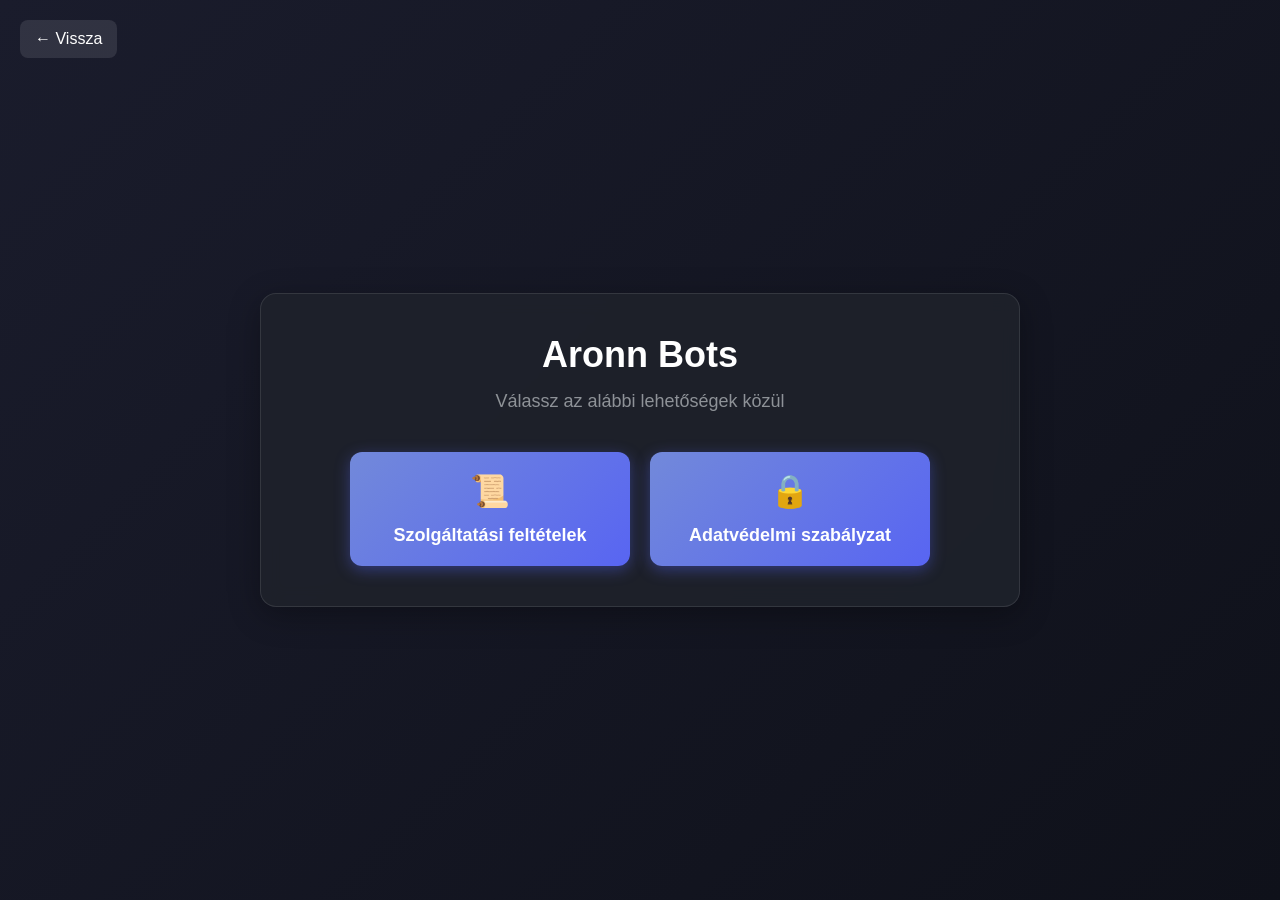
==== bots/index.html @ 3b862fdb ".htaccess" ====
<!DOCTYPE html>
<html lang="hu">
<head>
    <meta charset="UTF-8">
    <meta name="viewport" content="width=device-width, initial-scale=1.0">
    <title>Aronn Bots</title>
    <style>
        * {
            margin: 0;
            padding: 0;
            box-sizing: border-box;
            font-family: 'Segoe UI', Tahoma, Geneva, Verdana, sans-serif;
        }

        body {
            background: linear-gradient(135deg, #1a1c2c 0%, #0f111a 100%);
            min-height: 100vh;
            display: flex;
            align-items: center;
            justify-content: center;
        }

        .container {
            padding: 20px;
            width: 100%;
            max-width: 800px;
        }

        .bots-card {
            background: rgba(30, 33, 43, 0.95);
            border-radius: 16px;
            padding: 40px;
            box-shadow: 0 8px 32px rgba(0, 0, 0, 0.3);
            backdrop-filter: blur(10px);
            border: 1px solid rgba(255, 255, 255, 0.1);
            overflow: hidden;
        }

        .header {
            text-align: center;
            margin-bottom: 40px;
        }

        .header h1 {
            color: #ffffff;
            font-size: 36px;
            font-weight: 700;
            margin-bottom: 15px;
        }

        .header p {
            color: #8e9297;
            font-size: 18px;
        }

        .buttons-container {
            display: flex;
            gap: 20px;
            justify-content: center;
            flex-wrap: wrap;
            width: 100%;
            max-width: 100%;
            padding: 0 20px;
        }

        .bot-button {
            flex: 1;
            min-width: 200px;
            max-width: 280px;
            padding: 20px;
            border-radius: 12px;
            background: linear-gradient(135deg, #7289da 0%, #5865f2 100%);
            color: white;
            text-decoration: none;
            text-align: center;
            font-weight: 600;
            font-size: 18px;
            transition: all 0.3s ease;
            border: none;
            cursor: pointer;
            box-shadow: 0 4px 15px rgba(88, 101, 242, 0.4);
            display: flex;
            flex-direction: column;
            align-items: center;
            gap: 15px;
        }

        .bot-button:hover {
            transform: translateY(-3px);
            box-shadow: 0 6px 20px rgba(88, 101, 242, 0.6);
            background: linear-gradient(135deg, #5865f2 0%, #4752c4 100%);
        }

        .bot-button:active {
            transform: translateY(1px);
            box-shadow: 0 2px 10px rgba(88, 101, 242, 0.4);
        }

        .button-icon {
            font-size: 32px;
        }

        .back-button {
            position: absolute;
            top: 20px;
            left: 20px;
            color: white;
            text-decoration: none;
            font-size: 16px;
            display: flex;
            align-items: center;
            gap: 8px;
            padding: 10px 15px;
            background: rgba(255, 255, 255, 0.1);
            border-radius: 8px;
            transition: all 0.3s ease;
        }

        .back-button:hover {
            background: rgba(255, 255, 255, 0.2);
        }

        @media (max-width: 600px) {
            .container {
                padding: 15px;
            }

            .bots-card {
                padding: 25px 15px;
            }

            .header h1 {
                font-size: 28px;
            }

            .header p {
                font-size: 16px;
            }

            .buttons-container {
                flex-direction: column;
                align-items: stretch;
                gap: 15px;
                padding: 0 15px;
            }

            .bot-button {
                width: 100%;
                max-width: none;
                min-width: 0;
                padding: 15px;
                font-size: 16px;
            }

            .back-button {
                top: 10px;
                left: 10px;
                font-size: 14px;
            }
        }
    </style>
</head>
<body>
    <a href="../" class="back-button">
        ← Vissza
    </a>
    <div class="container">
        <div class="bots-card">
            <div class="header">
                <h1>Aronn Bots</h1>
                <p>Válassz az alábbi lehetőségek közül</p>
            </div>
            <div class="buttons-container">
                <a href="terms-of-service" class="bot-button">
                    <span class="button-icon">📜</span>
                    Szolgáltatási feltételek
                </a>
                <a href="privacy-policy" class="bot-button">
                    <span class="button-icon">🔒</span>
                    Adatvédelmi szabályzat
                </a>
            </div>
        </div>
    </div>
</body>
</html>
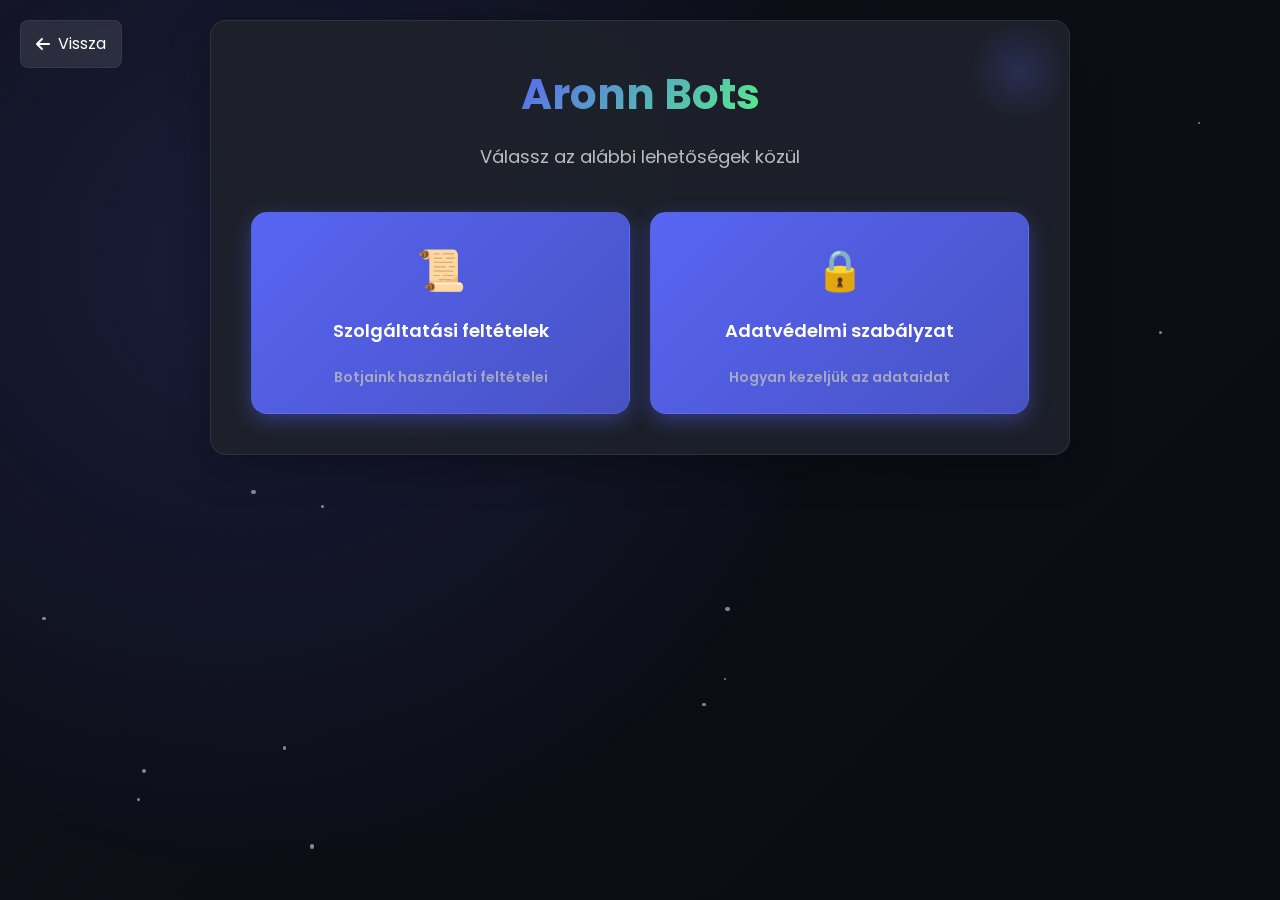
==== commit eff67099: "Add files via upload" ====
--- a/bots/index.html
+++ b/bots/index.html
@@ -3,105 +3,62 @@
 <head>
     <meta charset="UTF-8">
     <meta name="viewport" content="width=device-width, initial-scale=1.0">
-    <title>Aronn Bots</title>
+    <title>Aronn Bots | Premium Discord Bots</title>
+    <link rel="stylesheet" href="https://cdnjs.cloudflare.com/ajax/libs/font-awesome/6.4.0/css/all.min.css">
+    <link href="https://fonts.googleapis.com/css2?family=Poppins:wght@300;400;500;600;700&display=swap" rel="stylesheet">
     <style>
+        :root {
+            --primary: #5865f2;
+            --primary-dark: #4752c4;
+            --secondary: #57f287;
+            --danger: #ed4245;
+            --warning: #faa61a;
+            --text-primary: #ffffff;
+            --text-secondary: #b9bbbe;
+            --bg-dark: #0f111a;
+            --bg-darker: #0a0c14;
+            --bg-card: rgba(30, 33, 43, 0.95);
+            --border-radius: 16px;
+            --transition: all 0.3s cubic-bezier(0.25, 0.8, 0.25, 1);
+        }
+
         * {
             margin: 0;
             padding: 0;
             box-sizing: border-box;
-            font-family: 'Segoe UI', Tahoma, Geneva, Verdana, sans-serif;
+            font-family: 'Poppins', 'Segoe UI', Tahoma, Geneva, Verdana, sans-serif;
         }
 
         body {
-            background: linear-gradient(135deg, #1a1c2c 0%, #0f111a 100%);
+            background: linear-gradient(135deg, var(--bg-dark) 0%, var(--bg-darker) 100%);
             min-height: 100vh;
-            display: flex;
-            align-items: center;
-            justify-content: center;
+            color: var(--text-primary);
+            line-height: 1.6;
+            overflow-x: hidden;
+            position: relative;
+        }
+
+        body::before {
+            content: '';
+            position: fixed;
+            top: 0;
+            left: 0;
+            width: 100%;
+            height: 100%;
+            background: radial-gradient(circle at 20% 30%, rgba(88, 101, 242, 0.15) 0%, transparent 50%);
+            z-index: -1;
         }
 
         .container {
             padding: 20px;
             width: 100%;
-            max-width: 800px;
-        }
-
-        .bots-card {
-            background: rgba(30, 33, 43, 0.95);
-            border-radius: 16px;
-            padding: 40px;
-            box-shadow: 0 8px 32px rgba(0, 0, 0, 0.3);
-            backdrop-filter: blur(10px);
-            border: 1px solid rgba(255, 255, 255, 0.1);
-            overflow: hidden;
-        }
-
-        .header {
-            text-align: center;
-            margin-bottom: 40px;
-        }
-
-        .header h1 {
-            color: #ffffff;
-            font-size: 36px;
-            font-weight: 700;
-            margin-bottom: 15px;
-        }
-
-        .header p {
-            color: #8e9297;
-            font-size: 18px;
-        }
-
-        .buttons-container {
-            display: flex;
-            gap: 20px;
-            justify-content: center;
-            flex-wrap: wrap;
-            width: 100%;
-            max-width: 100%;
-            padding: 0 20px;
-        }
-
-        .bot-button {
-            flex: 1;
-            min-width: 200px;
-            max-width: 280px;
-            padding: 20px;
-            border-radius: 12px;
-            background: linear-gradient(135deg, #7289da 0%, #5865f2 100%);
-            color: white;
-            text-decoration: none;
-            text-align: center;
-            font-weight: 600;
-            font-size: 18px;
-            transition: all 0.3s ease;
-            border: none;
-            cursor: pointer;
-            box-shadow: 0 4px 15px rgba(88, 101, 242, 0.4);
-            display: flex;
-            flex-direction: column;
-            align-items: center;
-            gap: 15px;
-        }
-
-        .bot-button:hover {
-            transform: translateY(-3px);
-            box-shadow: 0 6px 20px rgba(88, 101, 242, 0.6);
-            background: linear-gradient(135deg, #5865f2 0%, #4752c4 100%);
-        }
-
-        .bot-button:active {
-            transform: translateY(1px);
-            box-shadow: 0 2px 10px rgba(88, 101, 242, 0.4);
-        }
-
-        .button-icon {
-            font-size: 32px;
+            max-width: 900px;
+            margin: 0 auto;
+            animation: fadeIn 0.8s ease-out;
         }
 
         .back-button {
-            position: absolute;
+            position: fixed;
             top: 20px;
             left: 20px;
             color: white;
@@ -113,24 +70,180 @@
             padding: 10px 15px;
             background: rgba(255, 255, 255, 0.1);
             border-radius: 8px;
-            transition: all 0.3s ease;
+            transition: var(--transition);
+            z-index: 100;
+            backdrop-filter: blur(5px);
+            border: 1px solid rgba(255, 255, 255, 0.05);
         }
 
         .back-button:hover {
             background: rgba(255, 255, 255, 0.2);
-        }
-
-        @media (max-width: 600px) {
+            transform: translateX(-3px);
+        }
+
+        .bots-card {
+            background: var(--bg-card);
+            border-radius: var(--border-radius);
+            padding: 40px;
+            box-shadow: 0 12px 40px rgba(0, 0, 0, 0.3);
+            backdrop-filter: blur(12px);
+            border: 1px solid rgba(255, 255, 255, 0.08);
+            transition: var(--transition);
+            position: relative;
+            overflow: hidden;
+        }
+
+        .bots-card::after {
+            content: '';
+            position: absolute;
+            top: 0;
+            right: 0;
+            width: 100px;
+            height: 100px;
+            background: radial-gradient(circle, rgba(88, 101, 242, 0.2) 0%, transparent 70%);
+            z-index: -1;
+        }
+
+        .header {
+            text-align: center;
+            margin-bottom: 40px;
+            position: relative;
+        }
+
+        .header h1 {
+            color: var(--text-primary);
+            font-size: 42px;
+            font-weight: 700;
+            margin-bottom: 15px;
+            background: linear-gradient(135deg, var(--primary) 0%, var(--secondary) 100%);
+            -webkit-background-clip: text;
+            -webkit-text-fill-color: transparent;
+            display: inline-block;
+        }
+
+        .header p {
+            color: var(--text-secondary);
+            font-size: 18px;
+            max-width: 600px;
+            margin: 0 auto;
+        }
+
+        .buttons-container {
+            display: grid;
+            grid-template-columns: repeat(auto-fit, minmax(250px, 1fr));
+            gap: 20px;
+            width: 100%;
+        }
+
+        .bot-button {
+            padding: 25px;
+            border-radius: var(--border-radius);
+            color: white;
+            text-decoration: none;
+            text-align: center;
+            font-weight: 600;
+            font-size: 18px;
+            transition: var(--transition);
+            border: none;
+            cursor: pointer;
+            box-shadow: 0 6px 20px rgba(0, 0, 0, 0.2);
+            display: flex;
+            flex-direction: column;
+            align-items: center;
+            gap: 15px;
+            position: relative;
+            overflow: hidden;
+            border: 1px solid rgba(255, 255, 255, 0.05);
+            background: rgba(255, 255, 255, 0.05);
+        }
+
+        .bot-button::before {
+            content: '';
+            position: absolute;
+            top: 0;
+            left: -100%;
+            width: 100%;
+            height: 100%;
+            background: linear-gradient(90deg, transparent, rgba(255, 255, 255, 0.1), transparent);
+            transition: 0.5s;
+        }
+
+        .bot-button:hover {
+            transform: translateY(-5px);
+            box-shadow: 0 10px 25px rgba(0, 0, 0, 0.3);
+            background: rgba(255, 255, 255, 0.1);
+        }
+
+        .bot-button:hover::before {
+            left: 100%;
+        }
+
+        .bot-button:active {
+            transform: translateY(2px);
+        }
+
+        .bot-button.primary {
+            background: linear-gradient(135deg, var(--primary) 0%, var(--primary-dark) 100%);
+            box-shadow: 0 6px 20px rgba(88, 101, 242, 0.4);
+        }
+
+        .bot-button.primary:hover {
+            background: linear-gradient(135deg, var(--primary-dark) 0%, #3a45a8 100%);
+        }
+
+        .bot-button.secondary {
+            background: linear-gradient(135deg, #2b2d42 0%, #1a1c2c 100%);
+        }
+
+        .bot-button.secondary:hover {
+            background: linear-gradient(135deg, #1a1c2c 0%, #0f111a 100%);
+        }
+
+        .button-icon {
+            font-size: 40px;
+            transition: var(--transition);
+        }
+
+        .bot-button:hover .button-icon {
+            transform: scale(1.1);
+        }
+
+        .bot-description {
+            color: var(--text-secondary);
+            font-size: 14px;
+            margin-top: 5px;
+            opacity: 0.8;
+        }
+
+        @keyframes fadeIn {
+            from { opacity: 0; transform: translateY(20px); }
+            to { opacity: 1; transform: translateY(0); }
+        }
+
+        @keyframes float {
+            0%, 100% { transform: translateY(0); }
+            50% { transform: translateY(-10px); }
+        }
+
+        .particle {
+            position: fixed;
+            background: rgba(255, 255, 255, 0.5);
+            border-radius: 50%;
+            z-index: -1;
+            animation: float linear infinite;
+        }
+
+        @media (max-width: 768px) {
             .container {
                 padding: 15px;
             }
 
             .bots-card {
-                padding: 25px 15px;
+                padding: 30px 20px;
             }
 
             .header h1 {
-                font-size: 28px;
+                font-size: 32px;
             }
 
             .header p {
@@ -138,31 +251,35 @@
             }
 
             .buttons-container {
-                flex-direction: column;
-                align-items: stretch;
-                gap: 15px;
-                padding: 0 15px;
+                grid-template-columns: 1fr;
             }
 
             .bot-button {
-                width: 100%;
-                max-width: none;
-                min-width: 0;
-                padding: 15px;
-                font-size: 16px;
-            }
-
+                padding: 20px;
+            }
+        }
+
+        @media (max-width: 480px) {
             .back-button {
                 top: 10px;
                 left: 10px;
                 font-size: 14px;
             }
+
+            .header h1 {
+                font-size: 28px;
+            }
+
+            .button-icon {
+                font-size: 32px;
+            }
         }
     </style>
 </head>
 <body>
     <a href="../" class="back-button">
-        ← Vissza
+        <i class="fas fa-arrow-left"></i>
+        <span>Vissza</span>
     </a>
     <div class="container">
         <div class="bots-card">
@@ -171,16 +288,44 @@
                 <p>Válassz az alábbi lehetőségek közül</p>
             </div>
             <div class="buttons-container">
-                <a href="terms-of-service" class="bot-button">
+                <a href="terms-of-service" class="bot-button primary">
                     <span class="button-icon">📜</span>
-                    Szolgáltatási feltételek
+                    <span>Szolgáltatási feltételek</span>
+                    <span class="bot-description">Botjaink használati feltételei</span>
                 </a>
-                <a href="privacy-policy" class="bot-button">
+                <a href="privacy-policy" class="bot-button primary">
                     <span class="button-icon">🔒</span>
-                    Adatvédelmi szabályzat
+                    <span>Adatvédelmi szabályzat</span>
+                    <span class="bot-description">Hogyan kezeljük az adataidat</span>
                 </a>
             </div>
         </div>
     </div>
+
+    <script>
+        function createParticles() {
+            const particles = 15;
+            for (let i = 0; i < particles; i++) {
+                const particle = document.createElement('div');
+                particle.classList.add('particle');
+                
+                const size = Math.random() * 3 + 2;
+                particle.style.width = `${size}px`;
+                particle.style.height = `${size}px`;
+                
+                particle.style.left = `${Math.random() * 100}vw`;
+                particle.style.top = `${Math.random() * 100}vh`;
+                
+                const duration = Math.random() * 10 + 10;
+                particle.style.animationDuration = `${duration}s`;
+                
+                particle.style.animationDelay = `${Math.random() * 5}s`;
+                
+                document.body.appendChild(particle);
+            }
+        }
+        
+        window.addEventListener('load', createParticles);
+    </script>
 </body>
 </html>
